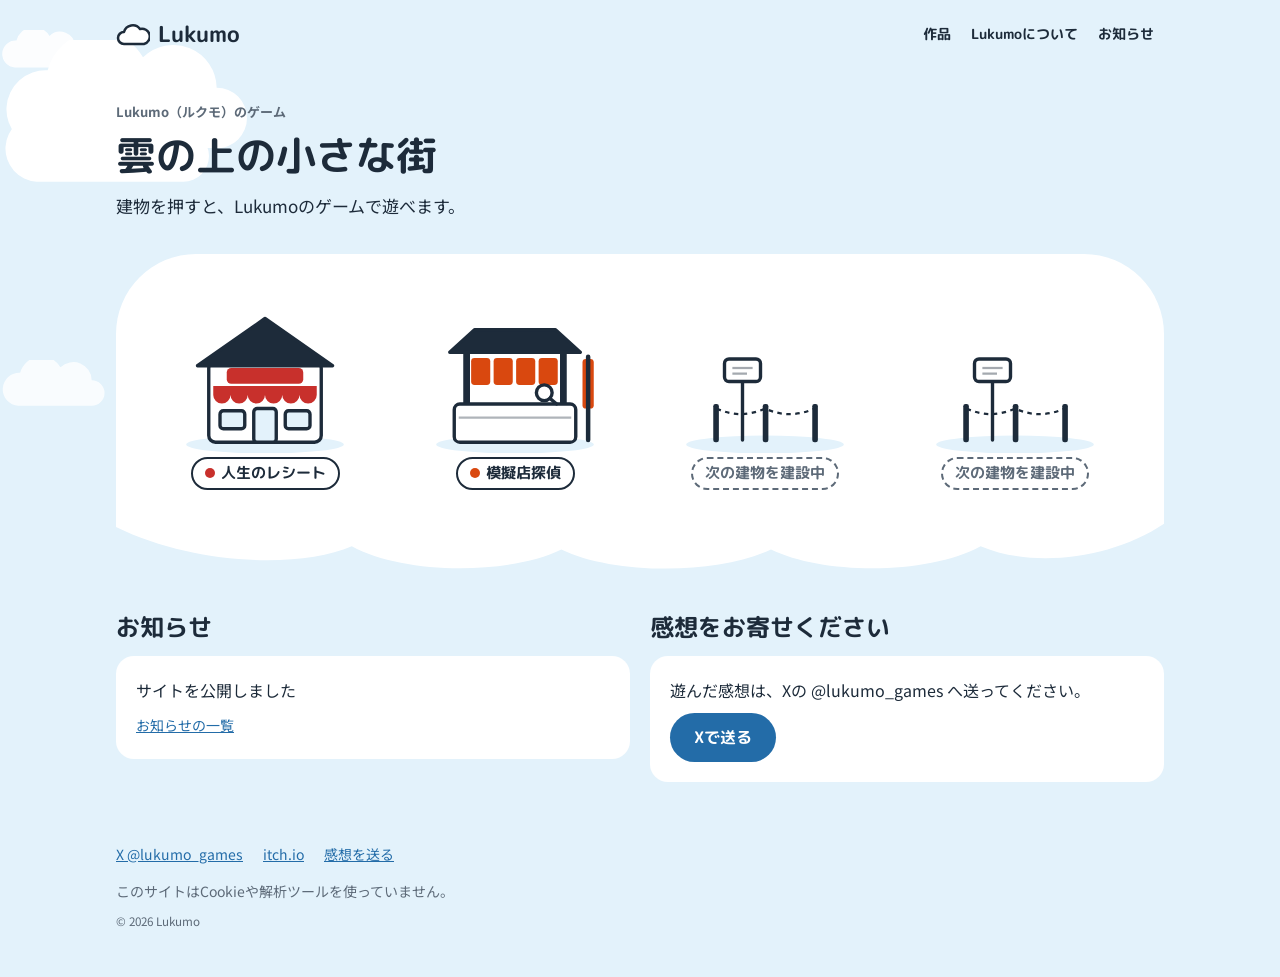
==== lukumo-site/index.html @ 3b74feaa "Add files via upload" ====
<!doctype html>
<html lang="ja">
<head>
<meta charset="utf-8">
<meta name="viewport" content="width=device-width, initial-scale=1">
<title>Lukumo（ルクモ）｜雲の上の小さな街</title>
<meta name="description" content="個人ゲームクリエイターLukumo（ルクモ）の作品への入り口。建物を押すと、それぞれのゲームのページへ進みます。">
<meta name="theme-color" content="#e3f2fb">
<link rel="icon" href="assets/img/favicon.svg" type="image/svg+xml">
<link rel="preconnect" href="https://fonts.googleapis.com">
<link rel="preconnect" href="https://fonts.gstatic.com" crossorigin>
<link rel="stylesheet" href="https://fonts.googleapis.com/css2?family=M+PLUS+Rounded+1c:wght@700&family=Noto+Sans+JP:wght@400;700&display=swap">
<link rel="stylesheet" href="assets/css/style.css">
</head>
<body>
<a class="skip" href="#main">本文へ移動</a>

<div class="sky-clouds" aria-hidden="true">
    <svg class="c1" viewBox="0 0 120 50"><path d="M20 50a18 18 0 0 1 2-36 24 24 0 0 1 44-6 20 20 0 0 1 34 14 14 14 0 0 1 0 28z"/></svg>
    <svg class="c2" viewBox="0 0 120 50"><path d="M20 50a18 18 0 0 1 2-36 24 24 0 0 1 44-6 20 20 0 0 1 34 14 14 14 0 0 1 0 28z"/></svg>
    <svg class="c3" viewBox="0 0 120 50"><path d="M20 50a18 18 0 0 1 2-36 24 24 0 0 1 44-6 20 20 0 0 1 34 14 14 14 0 0 1 0 28z"/></svg>
    <svg class="c4" viewBox="0 0 120 50"><path d="M20 50a18 18 0 0 1 2-36 24 24 0 0 1 44-6 20 20 0 0 1 34 14 14 14 0 0 1 0 28z"/></svg>
  </div>

  <header class="site-header">
    <div class="wrap">
      <a class="logo" href="./" aria-label="Lukumo トップへ">
        <svg viewBox="0 0 34 24" aria-hidden="true"><path d="M8 22a6 6 0 0 1 0-12 9 9 0 0 1 16-3 7 7 0 0 1 4 15z" fill="#fff" stroke="#1d2b3a" stroke-width="2.5" stroke-linejoin="round"/></svg>
        Lukumo
      </a>
      <nav class="nav" aria-label="メニュー">
        <a href="#town-title">作品</a>
        <a href="about.html">Lukumoについて</a>
        <a href="news.html">お知らせ</a>
      </nav>
    </div>
  </header>

  <main id="main">
    <div class="hero">
    <div class="wrap hero-text">
      <p class="eyebrow">Lukumo（ルクモ）のゲーム</p>
      <h1 id="town-title">雲の上の小さな街</h1>
      <p class="lead">建物を押すと、Lukumoのゲームで遊べます。</p>
    </div>

    <div class="wrap">
      <div class="island">
        <ul class="town" id="town" aria-labelledby="town-title" aria-busy="true"></ul>
      </div>
      <svg class="island-bottom" viewBox="0 0 400 40" preserveAspectRatio="none" aria-hidden="true"><path d="M0 0H400V8C380 30 350 36 330 22 310 40 270 40 250 24 230 40 190 40 170 24 150 40 110 40 90 22 70 36 30 34 0 10Z"/></svg>
    </div>
    </div>

    <div class="wrap">
      <div class="two-col">
        <section class="section" aria-labelledby="news-title">
          <h2 id="news-title">お知らせ</h2>
          <div class="card">
            <ul class="news-list">
              <li><span class="news-date"><!-- 公開日を入れる（例：2026.11.03） --></span><span>サイトを公開しました</span></li>
            </ul>
            <a class="more" href="news.html">お知らせの一覧</a>
          </div>
        </section>

        <section class="section" aria-labelledby="voice-title">
          <h2 id="voice-title">感想をお寄せください</h2>
          <div class="card">
            <p style="margin-top:0">遊んだ感想は、Xの @lukumo_games へ送ってください。</p>
            <a class="btn" href="https://x.com/lukumo_games" target="_blank" rel="noopener">Xで送る</a>
          </div>
        </section>
      </div>
    </div>
  </main>

<footer class="site-footer">
  <div class="wrap">
    <ul>
      <li><a href="https://x.com/lukumo_games" target="_blank" rel="noopener">X @lukumo_games</a></li>
      <li><a href="https://lukumo-games.itch.io/" target="_blank" rel="noopener">itch.io</a></li>
      <li><a href="about.html#voice">感想を送る</a></li>
    </ul>
    <p>このサイトはCookieや解析ツールを使っていません。</p>
    <p><small>© 2026 Lukumo</small></p>
  </div>
</footer>

<script src="assets/js/buildings.js"></script>
<script src="assets/js/town.js"></script>
<script src="assets/js/track.js"></script>
</body>
</html>
---- lukumo-site/assets/css/style.css ----
/* Lukumo 共通スタイル */
:root {
  --white: #ffffff;
  --sky: #e3f2fb;
  --navy: #1d2b3a;
  --navy-soft: #5d6a78;
  --accent: #236ca8;
  --radius: 18px;
  --wrap: 1080px;
  --font-head: "M PLUS Rounded 1c", "Hiragino Maru Gothic ProN", sans-serif;
  --font-body: "Noto Sans JP", "Hiragino Sans", sans-serif;
}

*, *::before, *::after { box-sizing: border-box; }
html { -webkit-text-size-adjust: 100%; }
body {
  margin: 0;
  background: var(--sky);
  color: var(--navy);
  font-family: var(--font-body);
  font-size: 16px;
  line-height: 1.8;
  overflow-x: hidden;
  position: relative;
}
img, svg { display: block; max-width: 100%; }
a { color: var(--accent); }
a:focus-visible, button:focus-visible {
  outline: 3px solid var(--accent);
  outline-offset: 3px;
  border-radius: 8px;
}
h1, h2, h3 { font-family: var(--font-head); font-weight: 700; line-height: 1.4; margin: 0; }
.wrap { width: 100%; max-width: var(--wrap); margin: 0 auto; padding: 0 16px; }
.skip { position: absolute; left: -999px; top: 8px; background: var(--white); padding: 8px 12px; border-radius: 8px; z-index: 10; }
.skip:focus { left: 8px; }

/* ヘッダー */
.site-header { position: relative; z-index: 2; }
.site-header .wrap { display: flex; align-items: center; justify-content: space-between; gap: 12px; padding-top: 14px; padding-bottom: 14px; }
.logo { display: flex; align-items: center; gap: 8px; color: var(--navy); text-decoration: none; font-family: var(--font-head); font-weight: 700; font-size: 20px; flex: none; }
.logo svg { width: 34px; height: 24px; }
.nav { display: flex; gap: 0; justify-content: flex-end; }
.nav a { color: var(--navy); text-decoration: none; font-family: var(--font-head); font-weight: 700; font-size: 13px; padding: 6px 8px; white-space: nowrap; border-radius: 999px; }
.nav a[aria-current="page"] { background: var(--white); }

/* 背景の雲 */
.sky-clouds { position: absolute; inset: 0 0 auto 0; height: 560px; pointer-events: none; overflow: hidden; z-index: 0; }
.sky-clouds svg { position: absolute; fill: var(--white); }
.c1 { width: 140px; top: 70px; left: -20px; }
.c2 { width: 90px; top: 30px; right: 8%; opacity: .9; }
.c3 { width: 150px; top: 150px; right: -50px; }
.c4 { width: 110px; top: 360px; left: 12%; opacity: .8; }

/* ヒーロー */
.hero { position: relative; z-index: 1; padding-bottom: 8px; }
.hero-text { position: relative; z-index: 1; padding-top: 8px; padding-bottom: 20px; }
.eyebrow { margin: 0 0 4px; font-size: 13px; color: var(--navy-soft); font-weight: 700; }
.hero h1 { font-size: 28px; }
.lead { margin: 8px 0 0; font-size: 15px; max-width: 34em; }

/* 雲の島と街 */
.island { position: relative; z-index: 1; background: var(--white); border-radius: 40px 40px 0 0; padding: 20px 12px 8px; }
.island-bottom { position: relative; z-index: 1; display: block; width: 100%; height: 36px; fill: var(--white); margin-top: -1px; }
.town { list-style: none; margin: 0; padding: 0; display: grid; grid-template-columns: repeat(2, minmax(0, 1fr)); gap: 8px 10px; }
.lot { position: relative; }
.lot-link, .lot-static { display: flex; height: 100%; flex-direction: column; align-items: center; text-decoration: none; color: var(--navy); padding: 6px 4px 10px; border-radius: 16px; }
.lot-art { display: block; width: 100%; max-width: 180px; aspect-ratio: 160 / 140; }
.lot-art svg { width: 100%; height: 100%; }
.nametag { display: inline-flex; align-items: center; gap: 6px; margin-top: 4px; padding: 3px 12px; border: 2px solid var(--navy); border-radius: 999px; background: var(--white); font-family: var(--font-head); font-weight: 700; font-size: 14px; line-height: 1.5; white-space: nowrap; }
.nametag-dot { width: 10px; height: 10px; border-radius: 50%; flex: none; }
.nametag-empty { border-style: dashed; color: var(--navy-soft); border-color: var(--navy-soft); font-size: 12px; }
.badge { position: absolute; top: 6px; left: 6px; font-family: var(--font-head); font-weight: 700; font-size: 12px; background: var(--sky); border-radius: 999px; padding: 1px 10px; }
.town-error { grid-column: 1 / -1; padding: 24px; text-align: center; }

/* セクション */
.section { padding: 28px 0; }
.section h2 { font-size: 20px; margin-bottom: 12px; }
.card { background: var(--white); border-radius: var(--radius); padding: 20px; }
.news-list { list-style: none; margin: 0; padding: 0; }
.news-list li { display: flex; gap: 16px; flex-wrap: wrap; }
.news-date { color: var(--navy-soft); font-size: 14px; }
.news-date:empty { display: none; } /* 日付が空欄のあいだは詰めて表示する */
.btn { display: inline-flex; align-items: center; justify-content: center; gap: 8px; min-height: 48px; padding: 10px 24px; border-radius: 999px; background: var(--accent); color: var(--white); font-family: var(--font-head); font-weight: 700; text-decoration: none; }
.btn-outline { background: var(--white); color: var(--accent); border: 2px solid var(--accent); }
.more { display: inline-block; margin-top: 8px; font-size: 14px; }

/* フッター */
.site-footer { padding: 32px 0 40px; font-size: 14px; }
.site-footer ul { list-style: none; margin: 0 0 12px; padding: 0; display: flex; flex-wrap: wrap; gap: 8px 20px; }
.site-footer p { margin: 4px 0; color: var(--navy-soft); }

@media (max-width: 360px) {
  .logo { font-size: 18px; }
  .nav a { padding: 6px 5px; font-size: 12px; }
}

@media (min-width: 768px) {
  .logo { font-size: 22px; }
  .nav a { font-size: 14px; padding: 6px 10px; }
  .hero h1 { font-size: 40px; }
  .lead { font-size: 17px; }
  .hero-text { padding-top: 32px; padding-bottom: 32px; }
  .island { padding: 36px 32px 12px; border-radius: 80px 80px 0 0; }
  .island-bottom { height: 64px; }
  .town { grid-template-columns: repeat(4, minmax(0, 1fr)); gap: 16px; }
  .nametag { font-size: 15px; }
  .c1 { width: 220px; top: 90px; left: 4%; }
  .c3 { width: 260px; top: 40px; right: 12%; }
  .section h2 { font-size: 24px; }
  .two-col { display: grid; grid-template-columns: 1fr 1fr; gap: 20px; }
}

/* ---- 動き（フェーズ2） ---- */
.lot-link .lot-art svg { transition: transform .2s ease; }
.lot-link:hover .lot-art svg, .lot-link:focus-visible .lot-art svg { transform: translateY(-4px); }
.lot-link:hover .nametag, .lot-link:focus-visible .nametag { background: var(--sky); }
.lot-link:focus-visible { outline: 3px solid var(--accent); outline-offset: 2px; border-radius: 16px; }

@media (prefers-reduced-motion: no-preference) {
  .sky-clouds svg { left: 0; right: auto; animation: drift linear infinite; will-change: transform; }
  .sky-clouds .c1 { animation-duration: 140s; animation-delay: -30s; }
  .sky-clouds .c2 { animation-duration: 180s; animation-delay: -120s; }
  .sky-clouds .c3 { animation-duration: 120s; animation-delay: -80s; }
  .sky-clouds .c4 { animation-duration: 160s; animation-delay: -10s; }
}
@keyframes drift {
  from { transform: translateX(-280px); }
  to { transform: translateX(100vw); }
}
@media (prefers-reduced-motion: reduce) {
  *, *::before, *::after { animation: none !important; transition: none !important; }
  .lot-link:hover .lot-art svg, .lot-link:focus-visible .lot-art svg { transform: none; }
}

/* ---- 下層ページ（フェーズ3） ---- */
.page-head { position: relative; z-index: 1; padding-top: 8px; padding-bottom: 20px; }
.page-head h1 { font-size: 26px; }
.crumb { font-size: 14px; margin: 0 0 8px; }
.page-body { position: relative; z-index: 1; padding-bottom: 16px; }
.page-body .card + .card { margin-top: 16px; }
.card h2 { font-size: 18px; margin-bottom: 8px; }
.card p { margin: 0 0 8px; }
.placeholder { color: var(--navy-soft); }

/* 作品ページ */
.work-hero { display: grid; gap: 16px; align-items: center; }
.work-art { width: 160px; margin: 0 auto; }
.status { display: inline-block; font-family: var(--font-head); font-weight: 700; font-size: 13px; background: var(--white); border-radius: 999px; padding: 2px 12px; margin-bottom: 8px; }
.work-desc { margin: 0 0 12px; }
.facts { display: grid; grid-template-columns: auto 1fr; gap: 4px 16px; margin: 0 0 16px; font-size: 15px; }
.facts dt { font-weight: 700; }
.facts dd { margin: 0; }
.actions { display: flex; flex-wrap: wrap; gap: 12px; align-items: center; }
.shots { list-style: none; margin: 0; padding: 0; display: grid; grid-template-columns: repeat(2, minmax(0, 1fr)); gap: 12px; }
.shots.is-wide { grid-template-columns: minmax(0, 1fr); }
.shots img { width: 100%; height: auto; border-radius: 12px; border: 2px solid var(--sky); background: var(--sky); }
.notice { background: var(--white); border-radius: 12px; padding: 12px 16px; }

/* お知らせ一覧 */
.news-list.full li { padding: 12px 0; border-bottom: 2px dashed var(--sky); }
.news-list.full li:last-child { border-bottom: 0; }

/* 404 */
.lost { text-align: center; padding-top: 24px; }
.lost svg { width: 220px; margin: 0 auto 8px; }
.lost h1 { font-size: 24px; margin-bottom: 8px; }

@media (min-width: 768px) {
  .page-head h1 { font-size: 34px; }
  .work-hero { grid-template-columns: 200px 1fr; }
  .work-art { width: 200px; }
  .shots { grid-template-columns: repeat(4, minmax(0, 1fr)); }
  .shots.is-wide { grid-template-columns: repeat(2, minmax(0, 1fr)); }
}

/* 作品ページのボタン：幅360px以上で1行に収める（文字の大きさは変えない） */
@media (max-width: 767px) {
  .actions { gap: 8px; flex-wrap: nowrap; }
  .actions .btn { padding-left: 16px; padding-right: 16px; white-space: nowrap; }
}
@media (max-width: 359px) {
  .actions { flex-wrap: wrap; }
}
/* 幅340px未満（とても小さい端末）では、メニューを2行目に回す */
@media (max-width: 339px) {
  .site-header .wrap { flex-wrap: wrap; }
}
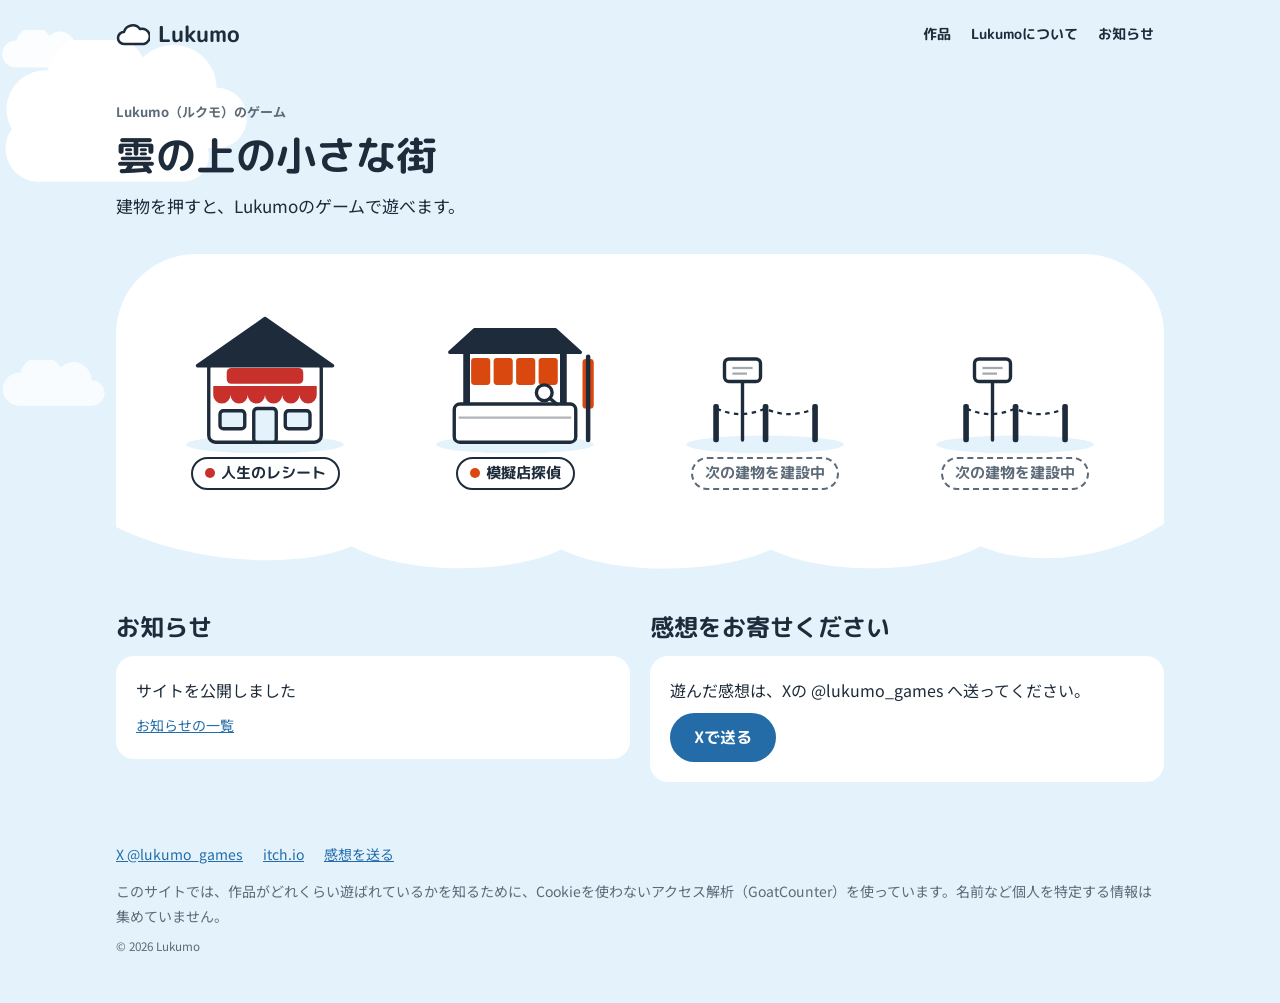
==== commit 5cda44bf: "Add files via upload" ====
--- a/lukumo-site/index.html
+++ b/lukumo-site/index.html
@@ -82,7 +82,7 @@
       <li><a href="https://lukumo-games.itch.io/" target="_blank" rel="noopener">itch.io</a></li>
       <li><a href="about.html#voice">感想を送る</a></li>
     </ul>
-    <p>このサイトはCookieや解析ツールを使っていません。</p>
+    <p>このサイトでは、作品がどれくらい遊ばれているかを知るために、Cookieを使わないアクセス解析（GoatCounter）を使っています。名前など個人を特定する情報は集めていません。</p>
     <p><small>© 2026 Lukumo</small></p>
   </div>
 </footer>
@@ -90,5 +90,6 @@
 <script src="assets/js/buildings.js"></script>
 <script src="assets/js/town.js"></script>
 <script src="assets/js/track.js"></script>
+<script data-goatcounter="https://lukumo.goatcounter.com/count" async src="//gc.zgo.at/count.js"></script>
 </body>
 </html>
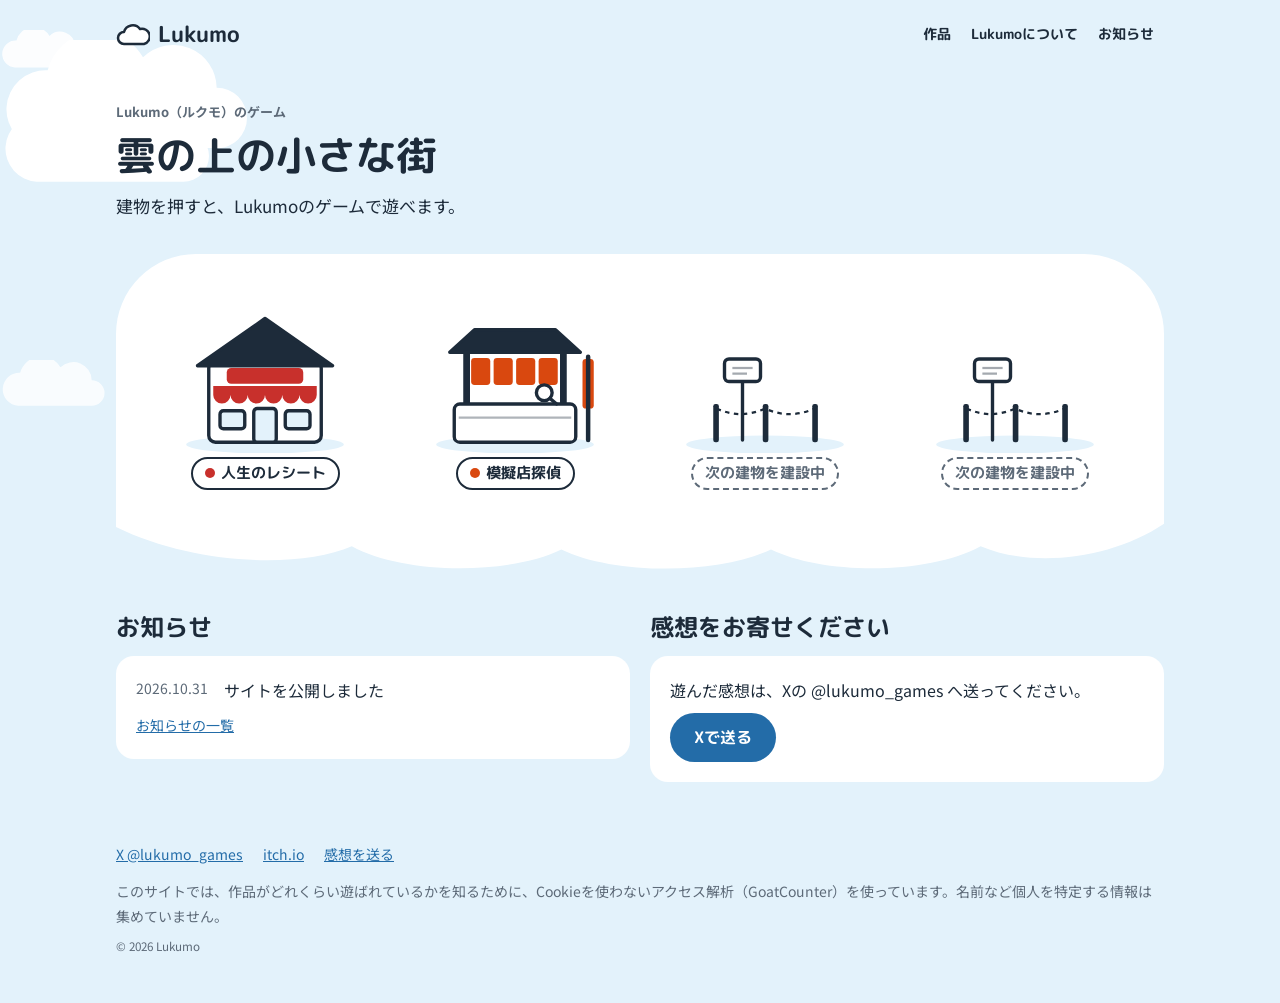
==== commit 40ec51c4: "Update index.html" ====
--- a/lukumo-site/index.html
+++ b/lukumo-site/index.html
@@ -58,7 +58,7 @@
           <h2 id="news-title">お知らせ</h2>
           <div class="card">
             <ul class="news-list">
-              <li><span class="news-date"><!-- 公開日を入れる（例：2026.11.03） --></span><span>サイトを公開しました</span></li>
+              <li><span class="news-date"><span class="news-date">2026.10.31</span></span><span>サイトを公開しました</span></li>
             </ul>
             <a class="more" href="news.html">お知らせの一覧</a>
           </div>
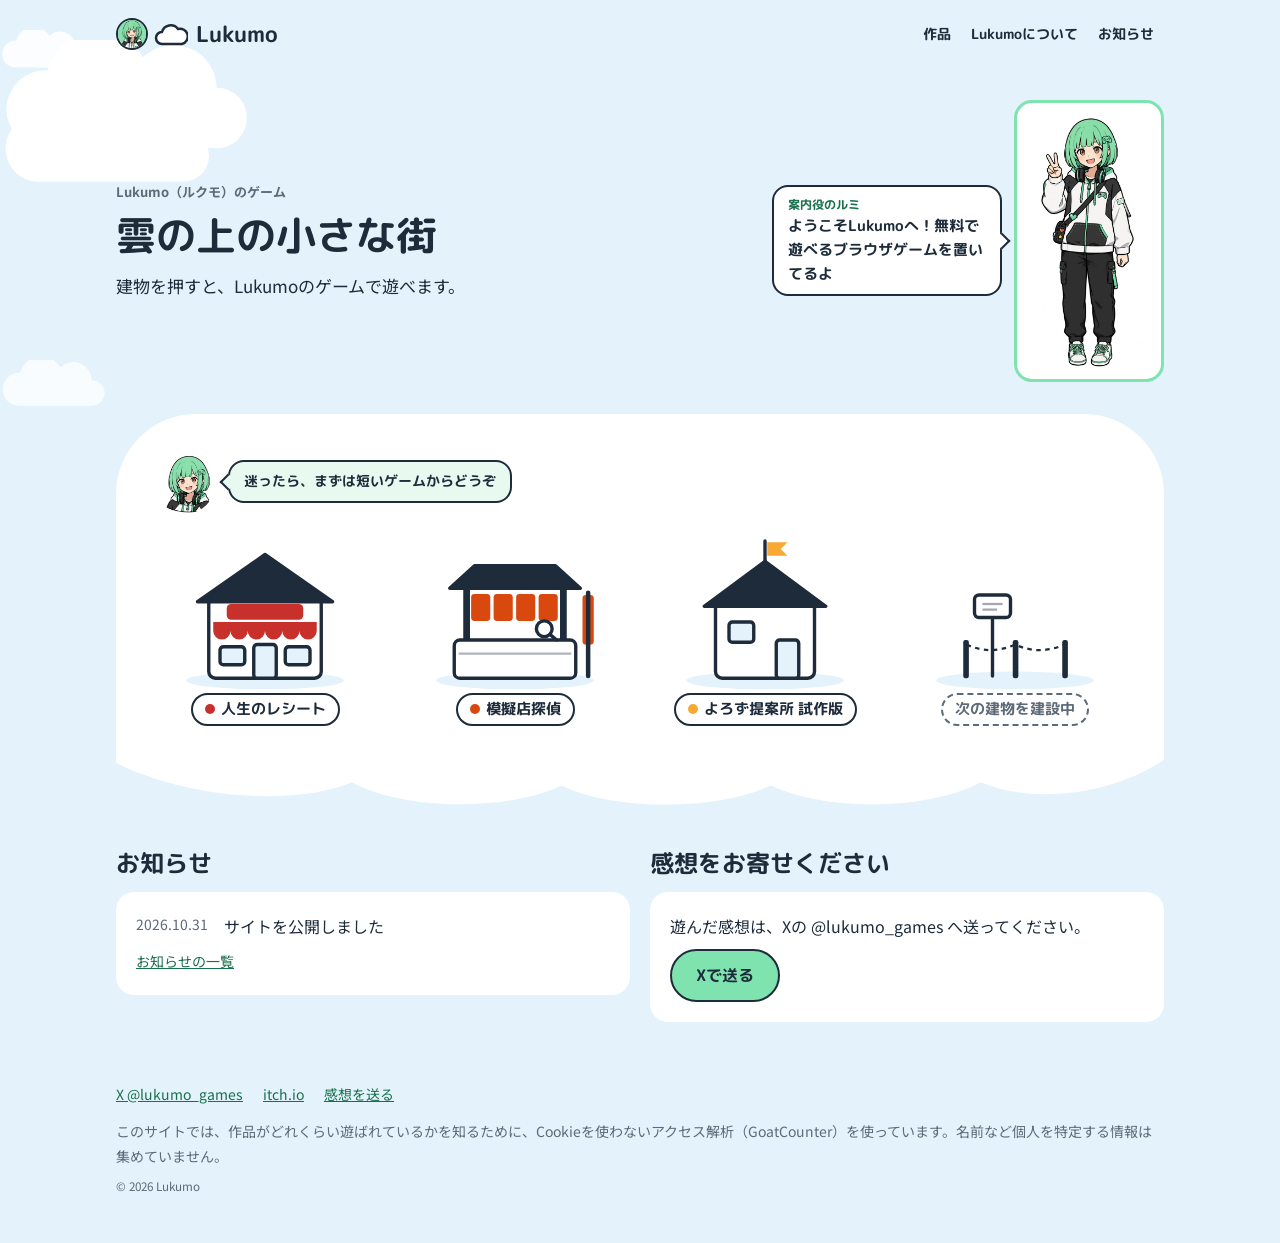
==== commit a4a8c187: "Add files via upload" ====
--- a/lukumo-site/index.html
+++ b/lukumo-site/index.html
@@ -5,8 +5,16 @@
 <meta name="viewport" content="width=device-width, initial-scale=1">
 <title>Lukumo（ルクモ）｜雲の上の小さな街</title>
 <meta name="description" content="個人ゲームクリエイターLukumo（ルクモ）の作品への入り口。建物を押すと、それぞれのゲームのページへ進みます。">
+<meta property="og:type" content="website">
+<meta property="og:title" content="Lukumo（ルクモ）｜雲の上の小さな街">
+<meta property="og:description" content="小さな雲の上に、遊べる街をつくっています。無料・登録なしで遊べるブラウザゲーム。">
+<meta property="og:url" content="https://lukumo-site.vercel.app/">
+<meta property="og:image" content="https://lukumo-site.vercel.app/assets/img/ogp.png">
+<meta name="twitter:card" content="summary_large_image">
 <meta name="theme-color" content="#e3f2fb">
-<link rel="icon" href="assets/img/favicon.svg" type="image/svg+xml">
+<link rel="icon" href="assets/img/favicon-32.png" sizes="32x32" type="image/png">
+<link rel="icon" href="assets/img/favicon-48.png" sizes="48x48" type="image/png">
+<link rel="apple-touch-icon" href="assets/img/apple-touch-icon.png">
 <link rel="preconnect" href="https://fonts.googleapis.com">
 <link rel="preconnect" href="https://fonts.gstatic.com" crossorigin>
 <link rel="stylesheet" href="https://fonts.googleapis.com/css2?family=M+PLUS+Rounded+1c:wght@700&family=Noto+Sans+JP:wght@400;700&display=swap">
@@ -24,10 +32,13 @@
 
   <header class="site-header">
     <div class="wrap">
-      <a class="logo" href="./" aria-label="Lukumo トップへ">
-        <svg viewBox="0 0 34 24" aria-hidden="true"><path d="M8 22a6 6 0 0 1 0-12 9 9 0 0 1 16-3 7 7 0 0 1 4 15z" fill="#fff" stroke="#1d2b3a" stroke-width="2.5" stroke-linejoin="round"/></svg>
-        Lukumo
-      </a>
+      <div class="brand">
+        <img class="mascot-icon" src="assets/img/rumi/rumi-icon.webp" width="32" height="32" alt="">
+        <a class="logo" href="./" aria-label="Lukumo トップへ">
+          <svg viewBox="0 0 34 24" aria-hidden="true"><path d="M8 22a6 6 0 0 1 0-12 9 9 0 0 1 16-3 7 7 0 0 1 4 15z" fill="#fff" stroke="#1d2b3a" stroke-width="2.5" stroke-linejoin="round"/></svg>
+          Lukumo
+        </a>
+      </div>
       <nav class="nav" aria-label="メニュー">
         <a href="#town-title">作品</a>
         <a href="about.html">Lukumoについて</a>
@@ -38,14 +49,24 @@
 
   <main id="main">
     <div class="hero">
-    <div class="wrap hero-text">
-      <p class="eyebrow">Lukumo（ルクモ）のゲーム</p>
-      <h1 id="town-title">雲の上の小さな街</h1>
-      <p class="lead">建物を押すと、Lukumoのゲームで遊べます。</p>
+    <div class="wrap hero-text hero-rumi">
+      <div>
+        <p class="eyebrow">Lukumo（ルクモ）のゲーム</p>
+        <h1 id="town-title">雲の上の小さな街</h1>
+        <p class="lead">建物を押すと、Lukumoのゲームで遊べます。</p>
+      </div>
+      <div class="rumi rumi-hero">
+        <p class="rumi-bubble tail-right"><span class="rumi-name">案内役のルミ</span>ようこそLukumoへ！無料で遊べるブラウザゲームを置いてるよ</p>
+        <div class="rumi-art"><img src="assets/img/rumi/rumi-standing.webp" width="480" height="960" alt="Lukumoの案内役ルミ。笑顔でピースしている全身の絵" fetchpriority="high"></div>
+      </div>
     </div>
 
     <div class="wrap">
       <div class="island">
+        <div class="rumi rumi-guide">
+          <div class="rumi-art"><img src="assets/img/rumi/rumi-smile.webp" width="240" height="240" alt="" loading="lazy"></div>
+          <p class="rumi-bubble tail-left">迷ったら、まずは短いゲームからどうぞ</p>
+        </div>
         <ul class="town" id="town" aria-labelledby="town-title" aria-busy="true"></ul>
       </div>
       <svg class="island-bottom" viewBox="0 0 400 40" preserveAspectRatio="none" aria-hidden="true"><path d="M0 0H400V8C380 30 350 36 330 22 310 40 270 40 250 24 230 40 190 40 170 24 150 40 110 40 90 22 70 36 30 34 0 10Z"/></svg>
--- a/lukumo-site/assets/css/style.css
+++ b/lukumo-site/assets/css/style.css
@@ -4,7 +4,9 @@
   --sky: #e3f2fb;
   --navy: #1d2b3a;
   --navy-soft: #5d6a78;
-  --accent: #236ca8;
+  --mint: #7fe3b0;        /* ルミの差し色。ボタン・枠・帯に使う（白文字は載せない） */
+  --mint-soft: #e8f9f0;   /* ミントの薄い下地 */
+  --accent: #18704c;      /* リンク・強調の文字色（空色の上でも読める濃さのミント） */
   --radius: 18px;
   --wrap: 1080px;
   --font-head: "M PLUS Rounded 1c", "Hiragino Maru Gothic ProN", sans-serif;
@@ -42,7 +44,7 @@
 .logo svg { width: 34px; height: 24px; }
 .nav { display: flex; gap: 0; justify-content: flex-end; }
 .nav a { color: var(--navy); text-decoration: none; font-family: var(--font-head); font-weight: 700; font-size: 13px; padding: 6px 8px; white-space: nowrap; border-radius: 999px; }
-.nav a[aria-current="page"] { background: var(--white); }
+.nav a[aria-current="page"] { background: var(--mint-soft); box-shadow: inset 0 0 0 2px var(--mint); }
 
 /* 背景の雲 */
 .sky-clouds { position: absolute; inset: 0 0 auto 0; height: 560px; pointer-events: none; overflow: hidden; z-index: 0; }
@@ -81,7 +83,7 @@
 .news-list li { display: flex; gap: 16px; flex-wrap: wrap; }
 .news-date { color: var(--navy-soft); font-size: 14px; }
 .news-date:empty { display: none; } /* 日付が空欄のあいだは詰めて表示する */
-.btn { display: inline-flex; align-items: center; justify-content: center; gap: 8px; min-height: 48px; padding: 10px 24px; border-radius: 999px; background: var(--accent); color: var(--white); font-family: var(--font-head); font-weight: 700; text-decoration: none; }
+.btn { display: inline-flex; align-items: center; justify-content: center; gap: 8px; min-height: 48px; padding: 10px 24px; border-radius: 999px; background: var(--mint); color: var(--navy); border: 2px solid var(--navy); font-family: var(--font-head); font-weight: 700; text-decoration: none; }
 .btn-outline { background: var(--white); color: var(--accent); border: 2px solid var(--accent); }
 .more { display: inline-block; margin-top: 8px; font-size: 14px; }
 
@@ -186,3 +188,68 @@
 @media (max-width: 339px) {
   .site-header .wrap { flex-wrap: wrap; }
 }
+
+/* ---- ルミ（Lukumoの案内役） ---- */
+/* 絵は白い背景つきなので、白い面（カード・島）の上に置く */
+.brand { display: flex; align-items: center; gap: 6px; flex: none; }
+.mascot-icon { width: 32px; height: 32px; border-radius: 50%; border: 2px solid var(--navy); background: var(--mint); flex: none; }
+.rumi { display: flex; align-items: center; gap: 12px; }
+.rumi-art { flex: none; background: var(--white); border-radius: var(--radius); }
+.rumi-art img { width: 100%; height: auto; }
+.rumi-bubble { position: relative; margin: 0; background: var(--white); border: 2px solid var(--navy); border-radius: 16px; padding: 8px 14px; font-family: var(--font-head); font-weight: 700; font-size: 14px; line-height: 1.6; color: var(--navy); }
+.rumi-name { display: block; font-size: 12px; color: var(--accent); }
+.rumi-bubble::after { content: ""; position: absolute; top: 50%; width: 12px; height: 12px; background: inherit; border: 2px solid var(--navy); }
+.tail-left::after { left: -8px; border-top: 0; border-right: 0; transform: translateY(-50%) rotate(45deg); }
+.tail-right::after { right: -8px; border-bottom: 0; border-left: 0; transform: translateY(-50%) rotate(45deg); }
+
+/* トップ：見出しの右に立ち絵。スマホでは見出しの下に小さく */
+.hero-rumi { display: grid; gap: 12px; }
+.rumi-hero { justify-content: flex-end; }
+.rumi-hero .rumi-bubble { flex: 0 1 240px; }
+.rumi-hero .rumi-art { width: 96px; padding: 6px; border: 3px solid var(--mint); }
+
+/* 作品一覧の案内（街の島の一番上） */
+.rumi-guide { margin: 0 4px 12px; }
+.rumi-guide .rumi-art { width: 64px; border-radius: 50%; overflow: hidden; }
+.rumi-guide .rumi-bubble { background: var(--mint-soft); }
+
+/* 作品ページ：rumi_comment がある作品だけ */
+.rumi-note { align-items: flex-end; }
+.rumi-note .rumi-art { width: 64px; }
+.rumi-note .rumi-bubble { flex: 1 1 auto; align-self: center; background: var(--mint-soft); font-family: var(--font-body); font-weight: 400; font-size: 15px; }
+.rumi-note .rumi-name { font-family: var(--font-head); font-weight: 700; }
+
+/* 404 */
+.lost .rumi { justify-content: center; max-width: 420px; margin: 0 auto 16px; }
+.lost .rumi-art { width: 112px; border-radius: 50%; overflow: hidden; border: 3px solid var(--mint); }
+.lost .rumi-bubble { text-align: left; }
+
+/* Lukumoについて：ルミの紹介 */
+.rumi-sheet { width: 100%; height: auto; border-radius: 12px; margin: 4px 0 12px; }
+.small-note { font-size: 14px; color: var(--navy-soft); }
+
+@media (max-width: 419px) {
+  .mascot-icon { width: 26px; height: 26px; }
+  .logo { font-size: 18px; }
+  .logo svg { width: 28px; height: 20px; }
+  .nav a { padding: 6px 5px; font-size: 12px; }
+}
+@media (min-width: 768px) {
+  .hero-rumi { grid-template-columns: minmax(0, 1fr) auto; align-items: center; }
+  .rumi-hero .rumi-art { width: 150px; }
+  .rumi-hero .rumi-bubble { flex-basis: 230px; font-size: 15px; }
+  .rumi-note .rumi-art { width: 80px; }
+}
+/* 幅360〜374px：ルミのアイコンが入っても1行に収まるよう、ヘッダーを少し詰める */
+@media (max-width: 374px) {
+  .site-header .wrap { gap: 8px; }
+  .brand { gap: 4px; }
+  .mascot-icon { width: 24px; height: 24px; }
+  .logo { font-size: 17px; gap: 6px; }
+  .logo svg { width: 26px; height: 18px; }
+  .nav a { padding: 6px 4px; }
+}
+/* 幅360px未満では、メニューを2行目に回す */
+@media (max-width: 359px) {
+  .site-header .wrap { flex-wrap: wrap; }
+}
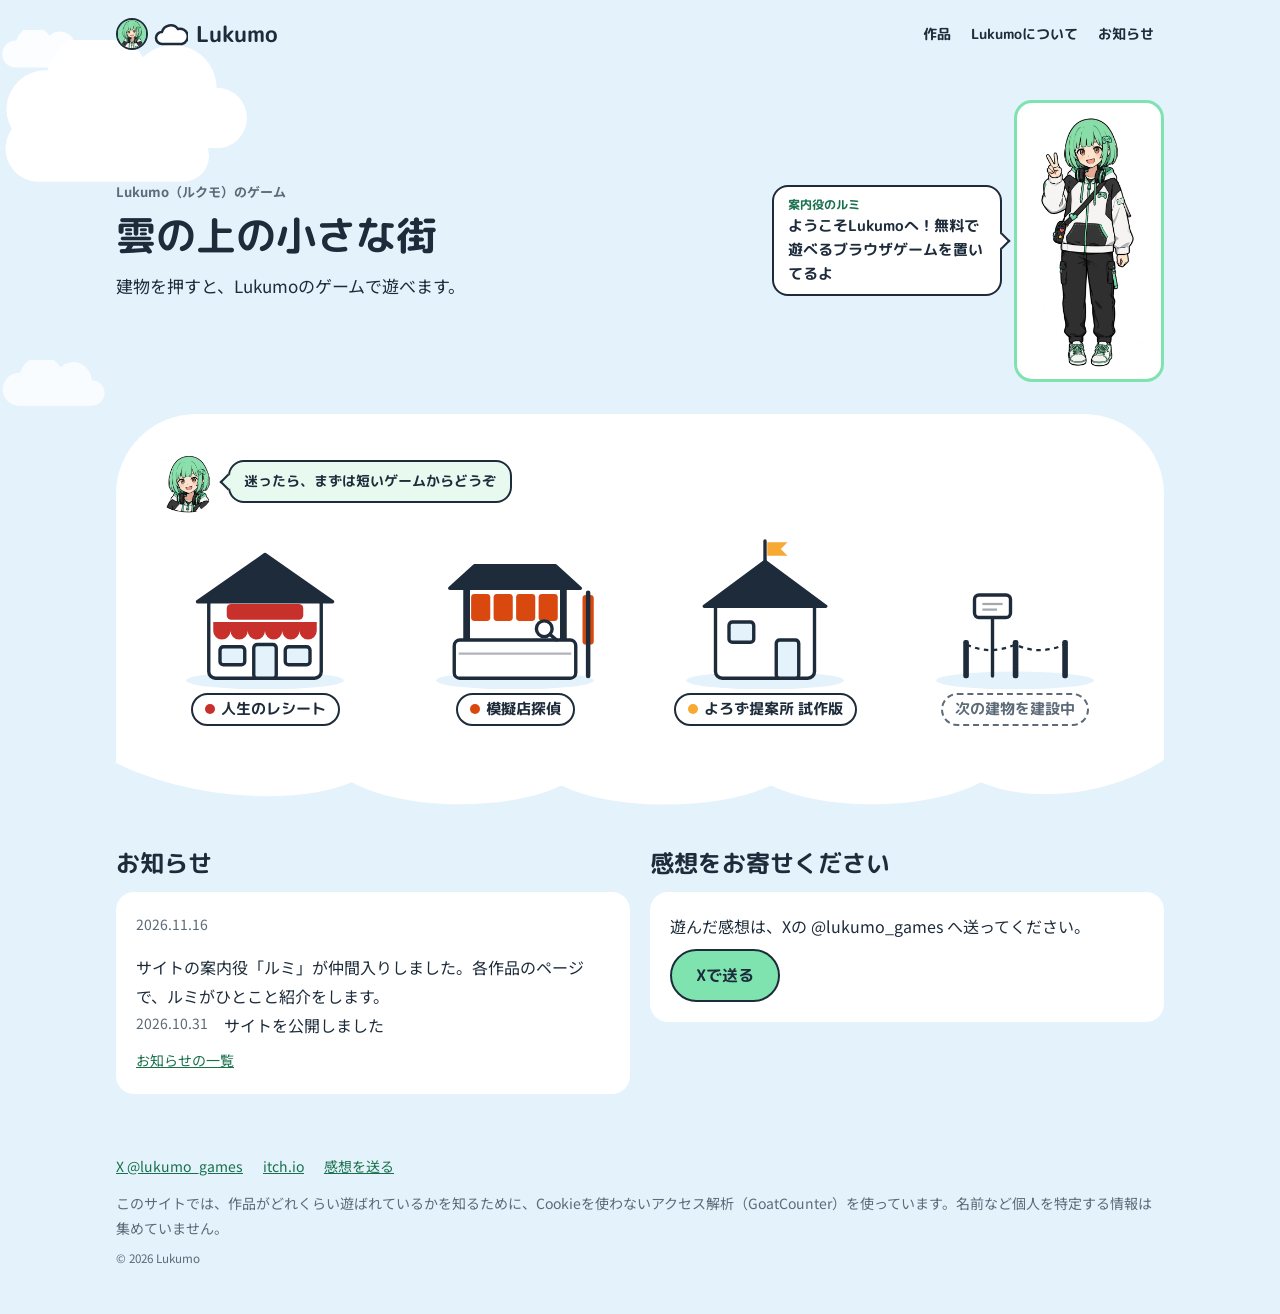
==== commit 85aa5231: "Add files via upload" ====
--- a/lukumo-site/index.html
+++ b/lukumo-site/index.html
@@ -79,6 +79,7 @@
           <h2 id="news-title">お知らせ</h2>
           <div class="card">
             <ul class="news-list">
+              <li><span class="news-date">2026.11.16</span><span>サイトの案内役「ルミ」が仲間入りしました。各作品のページで、ルミがひとこと紹介をします。</span></li>
               <li><span class="news-date"><span class="news-date">2026.10.31</span></span><span>サイトを公開しました</span></li>
             </ul>
             <a class="more" href="news.html">お知らせの一覧</a>
